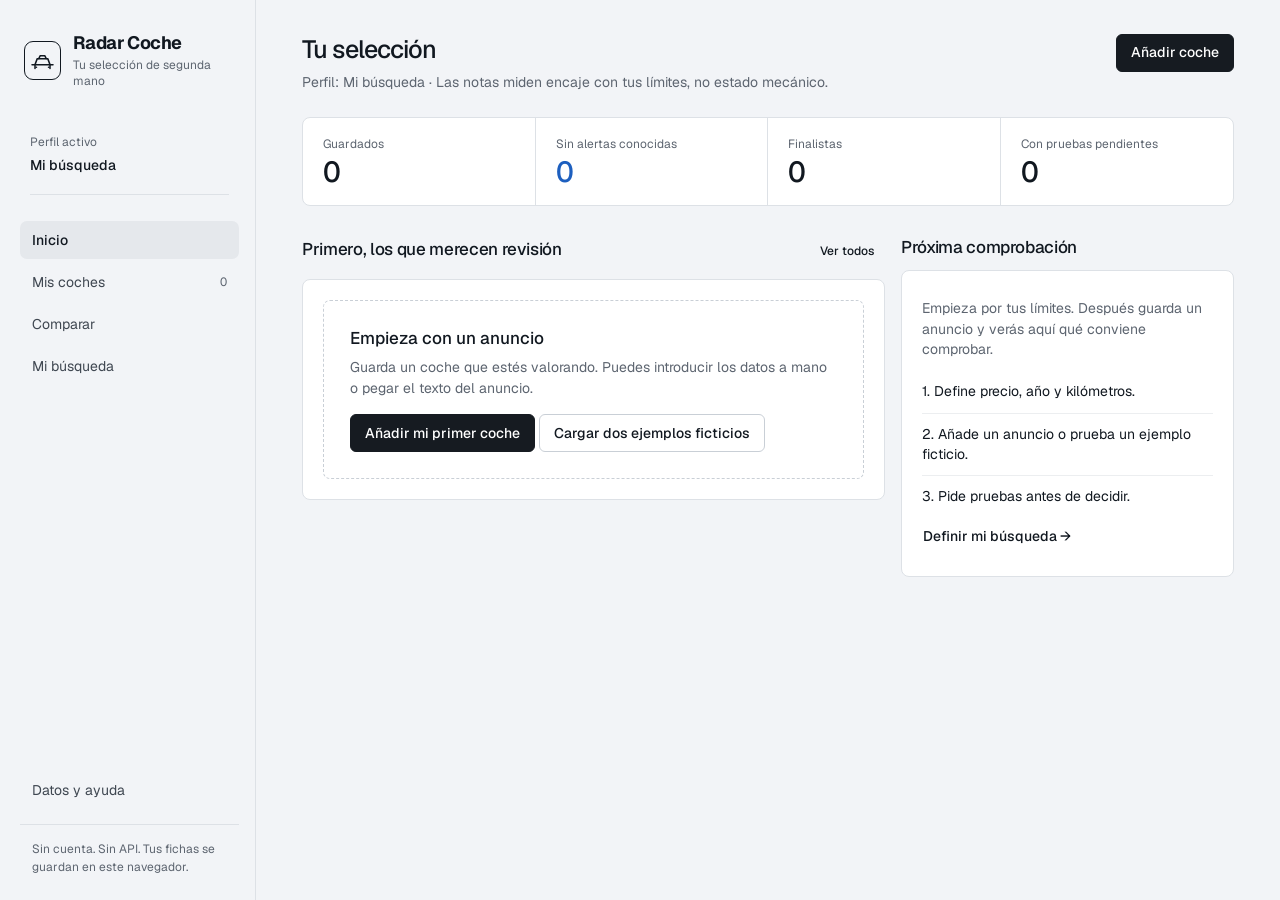
==== index.html @ d8500d80 "Build Radar Coche web app and Chrome extension download" ====
<!doctype html>
<html lang="es">
<head>
  <meta charset="utf-8">
  <meta name="viewport" content="width=device-width, initial-scale=1">
  <meta name="theme-color" content="#f2f4f7">
  <meta name="description" content="Guarda y compara coches de segunda mano con tus propios límites y preguntas pendientes. Datos en tu navegador.">
  <title>Radar Coche · Tu selección</title>
  <link rel="icon" href="./favicon.svg" type="image/svg+xml">
  <link rel="stylesheet" href="./styles.css">
  <script type="module" src="./app.mjs"></script>
</head>
<body>
  <a class="skip" href="#view">Saltar al contenido</a>
  <div class="app-shell">
    <aside class="sidebar" id="sidebar" aria-label="Navegación principal">
      <a class="brand" href="#inicio" aria-label="Radar Coche, inicio">
        <span class="brand-mark" aria-hidden="true"><svg viewBox="0 0 36 36"><path d="M4 23.5h28M8 23.5l3-8h14l3 8M10 27h.01M26 27h.01M8 23.5v5M28 23.5v5"/><path d="M13 15.5l2-4h6l2 4"/></svg></span>
        <span><strong>Radar Coche</strong><small>Tu selección de segunda mano</small></span>
      </a>
      <div class="sidebar-scope">
        <span>Perfil activo</span>
        <strong id="profile-name">Mi búsqueda</strong>
      </div>
      <nav class="nav" aria-label="Secciones">
        <a href="#inicio" data-route="inicio">Inicio</a>
        <a href="#coches" data-route="coches">Mis coches <span id="nav-count" class="nav-count">0</span></a>
        <a href="#comparar" data-route="comparar">Comparar</a>
        <a href="#perfil" data-route="perfil">Mi búsqueda</a>
      </nav>
      <div class="sidebar-bottom">
        <nav class="nav" aria-label="Ayuda y datos"><a href="#datos" data-route="datos">Datos y ayuda</a></nav>
        <p>Sin cuenta. Sin API. Tus fichas se guardan en este navegador.</p>
      </div>
    </aside>
    <div class="mobile-bar">
      <a class="mobile-brand" href="#inicio">Radar Coche</a>
      <button id="menu-toggle" class="menu-button" type="button" aria-label="Abrir menú" aria-expanded="false">Menú</button>
    </div>
    <main id="view" class="canvas" tabindex="-1"></main>
  </div>
  <div id="toast" class="toast" role="status" aria-live="polite"></div>
</body>
</html>
---- styles.css ----
@font-face{font-family:Geist;src:url("./fonts/Geist-400.ttf") format("truetype");font-weight:400;font-display:swap}
@font-face{font-family:Geist;src:url("./fonts/Geist-500.ttf") format("truetype");font-weight:500;font-display:swap}
@font-face{font-family:Geist;src:url("./fonts/Geist-700.ttf") format("truetype");font-weight:700;font-display:swap}
:root{--ground:#f2f4f7;--surface:#fff;--raised:#eef0f2;--border:#dde1e6;--rule:#eceef0;--control:#c9cfd6;--text:#111820;--muted:#5d6570;--faint:#707883;--accent:#1d5fbf;--warning:#8c5b14;--negative:#a63030;--positive:#276346;--radius:8px;--gap:16px;--sidebar:256px;font-family:Geist,"Segoe UI",sans-serif;color:var(--text);font-size:14px}
*{box-sizing:border-box}
html{scroll-behavior:smooth}
body{margin:0;background:var(--ground);min-width:320px}
button,input,select,textarea{font:inherit}
button{cursor:pointer}
button:disabled{cursor:not-allowed;opacity:.5}
a{color:inherit}
:focus-visible{outline:3px solid #2d6ccc;outline-offset:2px}
.skip{position:absolute;left:-9999px;top:8px;z-index:100;background:#fff;padding:8px}
.skip:focus{left:8px}
.app-shell{display:grid;grid-template-columns:var(--sidebar) minmax(0,1fr);min-height:100vh}
.sidebar{position:sticky;top:0;height:100vh;display:flex;flex-direction:column;padding:31px 16px 23px 20px;border-right:1px solid var(--border);background:var(--ground)}
.brand{display:flex;gap:12px;align-items:center;text-decoration:none;padding:2px 4px}
.brand strong{font-size:18px;line-height:1.1;font-weight:700;display:block;letter-spacing:-.03em}
.brand small{font-size:12px;color:var(--muted);display:block;margin-top:4px}
.brand-mark{width:39px;height:39px;display:grid;place-items:center;border:1.5px solid var(--text);border-radius:9px}
.brand-mark svg{width:27px;height:27px;fill:none;stroke:currentColor;stroke-width:2;stroke-linecap:round;stroke-linejoin:round}
.sidebar-scope{margin:43px 10px 26px;padding-bottom:20px;border-bottom:1px solid var(--border)}
.sidebar-scope span,.sidebar-scope strong{display:block}
.sidebar-scope span{font-size:12px;color:var(--muted);margin-bottom:6px}
.sidebar-scope strong{font-size:14px;font-weight:500;white-space:nowrap;overflow:hidden;text-overflow:ellipsis}
.nav{display:grid;gap:4px}
.nav a{height:38px;display:flex;align-items:center;justify-content:space-between;text-decoration:none;color:#3f4751;padding:0 12px;border-radius:7px}
.nav a:hover{background:#e7eaee;color:var(--text)}
.nav a[aria-current="page"]{background:#e5e8ec;color:var(--text);font-weight:500}
.nav-count{font-size:12px;color:var(--muted);font-variant-numeric:tabular-nums}
.sidebar-bottom{margin-top:auto}
.sidebar-bottom p{font-size:12px;line-height:1.55;color:var(--muted);padding:15px 12px 0;margin:15px 0 0;border-top:1px solid var(--border)}
.mobile-bar{display:none}
.canvas{width:min(100%,1450px);padding:34px 46px 80px;margin:0 auto}
.page-head{display:flex;align-items:start;justify-content:space-between;gap:20px;margin:0 0 24px}
.page-head h1{font-size:25px;line-height:1.2;letter-spacing:-.035em;margin:0 0 8px;font-weight:500}
.page-head p{margin:0;color:var(--muted);line-height:1.5;max-width:720px}
.head-actions{display:flex;gap:8px;flex-wrap:wrap;justify-content:flex-end}
.btn{border:1px solid var(--control);border-radius:6px;background:var(--surface);color:var(--text);min-height:38px;padding:8px 14px;font-weight:500;display:inline-flex;gap:8px;align-items:center;justify-content:center;text-decoration:none;line-height:1.25}
.btn:hover{background:#f3f5f7}
.btn-primary{background:#161b21;color:white;border-color:#161b21}
.btn-primary:hover{background:#343c45}
.btn-link{border-color:transparent;background:none;padding-left:0;padding-right:0}
.btn-link:hover{background:none;text-decoration:underline}
.btn-danger{color:var(--negative);border-color:#e4c9c9}
.btn-small{min-height:31px;padding:5px 10px;font-size:12px}
.panel{background:var(--surface);border:1px solid var(--border);border-radius:var(--radius);padding:20px}
.panel h2,.section-head h2{font-size:17px;font-weight:500;letter-spacing:-.02em;margin:0}
.panel-sub{color:var(--muted);margin:7px 0 0;line-height:1.45}
.section-head{display:flex;align-items:baseline;justify-content:space-between;gap:12px;margin:30px 0 12px}
.section-head p{color:var(--muted);margin:0}
.stats{display:grid;grid-template-columns:repeat(4,minmax(0,1fr));background:var(--surface);border:1px solid var(--border);border-radius:var(--radius);overflow:hidden}
.stat{padding:18px 20px;border-right:1px solid var(--border)}
.stat:last-child{border-right:0}
.stat-label{font-size:12px;color:var(--muted);display:block;margin-bottom:5px}
.stat strong{font-size:29px;line-height:1.05;font-weight:500;font-variant-numeric:tabular-nums}
.stat strong.accent{color:var(--accent)}
.overview-grid{display:grid;grid-template-columns:minmax(0,1.75fr) minmax(290px,1fr);gap:var(--gap);align-items:start}
.decision-row{display:grid;grid-template-columns:1fr auto auto auto;gap:16px;align-items:center;padding:16px 0;border-top:1px solid var(--rule)}
.decision-row:first-of-type{border-top:0}
.decision-row .identity{min-width:0}
.decision-row h3{font-size:15px;line-height:1.25;margin:0 0 5px;font-weight:500;overflow-wrap:anywhere}
.subline{color:var(--muted);font-size:12px;line-height:1.5}
.decision-row .value{text-align:right;min-width:88px}
.value strong{display:block;font-weight:500;font-size:17px;white-space:nowrap;font-variant-numeric:tabular-nums}
.value small{display:block;color:var(--muted);font-size:11px;margin-top:3px}
.score-value{color:var(--accent)}
.empty{border:1px dashed var(--control);border-radius:7px;padding:26px;text-align:left}
.empty h2,.empty h3{margin:0 0 8px;font-size:17px;font-weight:500}
.empty p{color:var(--muted);line-height:1.5;margin:0 0 15px}
.empty.compact{padding:20px}
.muted{color:var(--muted)}
.fine{font-size:12px;color:var(--muted);line-height:1.45}
.notice{border:1px solid #e8d9b9;background:#fffaf0;border-radius:7px;padding:13px 15px;color:#77501b;line-height:1.45}
.notice.error{background:#fff5f5;border-color:#e5c7c7;color:#892f2f}
.next-list{list-style:none;padding:0;margin:12px 0 0}
.next-list li{border-top:1px solid var(--rule);padding:11px 0;line-height:1.4}
.next-list li:first-child{border-top:0}
.signal{display:flex;gap:10px;align-items:flex-start}
.signal b{width:6px;height:6px;flex:none;margin-top:6px;border-radius:50%;background:var(--accent)}
.signal span{flex:1}
.mini-label{font-size:12px;color:var(--muted)}
.filters{display:flex;gap:10px;align-items:end;flex-wrap:wrap;margin-bottom:15px}
.filters .field{min-width:180px;flex:1}
.filters .field.search{min-width:250px;flex:2}
.field{display:grid;gap:7px;min-width:0}
.field label,.field>span{font-size:13px;font-weight:500}
.field input,.field select,.field textarea{width:100%;border:1px solid var(--control);border-radius:6px;background:#fff;color:var(--text);padding:9px 11px;min-height:39px}
.field textarea{min-height:96px;resize:vertical;line-height:1.45}
.field input::placeholder,.field textarea::placeholder{color:#727b86}
.field small{font-size:11px;color:var(--muted)}
.form-grid{display:grid;grid-template-columns:repeat(2,minmax(0,1fr));gap:17px 18px}
.form-grid.three{grid-template-columns:repeat(3,minmax(0,1fr))}
.field.wide{grid-column:1/-1}
.form-actions{display:flex;gap:9px;justify-content:flex-end;flex-wrap:wrap;margin-top:22px}
.field-origin{font-size:11px;color:var(--accent);font-weight:400}
.checkbox-set{display:flex;gap:8px;flex-wrap:wrap}
.checkbox-set label{display:inline-flex;gap:6px;align-items:center;min-height:34px;padding:5px 9px;background:#fff;border:1px solid var(--border);border-radius:6px;font-size:12px;cursor:pointer}
.checkbox-set input{accent-color:var(--text)}
.table-wrap{overflow:auto;border:1px solid var(--border);border-radius:var(--radius);background:#fff}
.car-table,.compare-table{width:100%;border-collapse:collapse;min-width:720px}
th{text-align:left;color:var(--muted);font-weight:400;font-size:12px;padding:13px 15px;border-bottom:1px solid var(--border);white-space:nowrap}
td{padding:15px;border-bottom:1px solid var(--rule);vertical-align:middle}
tbody tr:last-child td{border-bottom:0}
tbody tr:hover{background:#fafbfc}
th.num,td.num{text-align:right;font-variant-numeric:tabular-nums}
td strong{font-weight:500}
td small{color:var(--muted);display:block;margin-top:4px}
.row-link{font-weight:500;text-decoration:none}
.row-link:hover{text-decoration:underline}
.status{font-size:12px;color:var(--muted)}
.status.negative{color:var(--negative)}
.status.positive{color:var(--positive)}
.car-list-mobile{display:none}
.car-mobile{padding:16px 0;border-top:1px solid var(--rule)}
.car-mobile:first-child{border:0}
.car-mobile-top{display:flex;justify-content:space-between;gap:12px}
.car-mobile a{font-weight:500;text-decoration:none}
.car-mobile-price{font-variant-numeric:tabular-nums;white-space:nowrap}
.car-mobile .subline{margin-top:5px}
.detail-layout{display:grid;grid-template-columns:minmax(0,1.5fr) minmax(300px,1fr);gap:var(--gap);align-items:start}
.detail-main,.detail-side{display:grid;gap:var(--gap)}
.detail-kpis{display:grid;grid-template-columns:repeat(3,1fr);border:1px solid var(--border);border-radius:var(--radius);background:#fff}
.detail-kpis>div{padding:19px;border-right:1px solid var(--border)}
.detail-kpis>div:last-child{border-right:0}
.detail-kpis span{font-size:12px;color:var(--muted);display:block}
.detail-kpis strong{font-size:25px;font-weight:500;font-variant-numeric:tabular-nums;display:block;margin-top:6px;white-space:nowrap}
.detail-kpis strong.score-value{font-size:30px}
.bar{height:6px;background:#e7ebef;border-radius:6px;overflow:hidden;margin:12px 0 7px}
.bar span{display:block;height:100%;background:var(--accent)}
.facts{display:grid;grid-template-columns:repeat(3,1fr);gap:0}
.fact{padding:13px 0;border-top:1px solid var(--rule)}
.fact span{display:block;color:var(--muted);font-size:12px;margin-bottom:4px}
.fact strong{font-weight:500;font-variant-numeric:tabular-nums}
.question{padding:14px 0;border-top:1px solid var(--rule)}
.question:first-child{border-top:0}
.question-head{display:flex;justify-content:space-between;gap:12px;align-items:start}
.question-head strong{font-weight:500;line-height:1.4}
.question p{font-size:12px;color:var(--muted);margin:6px 0 10px;line-height:1.45}
.question select{width:185px;max-width:100%;border:1px solid var(--control);border-radius:6px;padding:7px;background:#fff}
.question input{border:1px solid var(--control);border-radius:6px;width:100%;padding:8px 10px;margin-top:8px}
.breakdown{margin:12px 0 0}
.breakdown-row{display:grid;grid-template-columns:110px minmax(0,1fr) 35px;gap:9px;align-items:center;padding:8px 0}
.breakdown-row span{font-size:12px;color:var(--muted)}
.breakdown-row .bar{margin:0;height:5px}
.breakdown-row strong{font-weight:500;text-align:right;font-size:12px}
.risk-list{margin:10px 0 0;padding-left:19px;line-height:1.5}
.risk-list li{margin:7px 0}
.compare-choice{display:flex;gap:8px;flex-wrap:wrap;margin-bottom:16px}
.choice{display:inline-flex;gap:8px;align-items:center;border:1px solid var(--border);border-radius:6px;background:#fff;padding:8px 11px;cursor:pointer}
.choice input{accent-color:var(--text)}
.compare-table th:first-child,.compare-table td:first-child{position:sticky;left:0;background:#fff;min-width:165px}
.compare-table td:first-child{font-weight:500}
.compare-table td{text-align:right;min-width:145px}
.compare-table th:not(:first-child){text-align:right}
.settings-row{display:grid;grid-template-columns:minmax(240px,.8fr) minmax(0,1.2fr);gap:30px;padding:30px 0;border-top:1px solid var(--border)}
.settings-row:first-of-type{border-top:0}
.settings-copy h2{font-size:17px;font-weight:500;margin:0 0 7px}
.settings-copy p{color:var(--muted);line-height:1.5;margin:0;max-width:360px}
.settings-panel{background:#fafbfc;border:1px solid var(--border);border-radius:var(--radius);padding:19px}
.settings-panel .form-grid{gap:15px}
.data-actions{display:flex;gap:9px;flex-wrap:wrap;margin-top:16px}
.toast{position:fixed;right:22px;bottom:22px;background:#17202a;color:#fff;border-radius:6px;padding:12px 16px;z-index:20;max-width:340px;opacity:0;transform:translateY(8px);transition:opacity .15s,transform .15s;pointer-events:none}
.toast.show{opacity:1;transform:translateY(0)}
.toast.error{background:#8c3030}
.helper-grid{display:grid;grid-template-columns:repeat(3,1fr);gap:var(--gap)}
.helper-grid .panel{line-height:1.5}
.helper-grid strong{display:block;font-size:15px;margin-bottom:5px;font-weight:500}
.helper-grid p{color:var(--muted);margin:0}
@media(max-width:1120px){
  .canvas{padding:30px 28px 70px}
  .overview-grid,.detail-layout{grid-template-columns:1fr}
  .form-grid.three{grid-template-columns:repeat(2,1fr)}
}
@media(max-width:760px){
  .app-shell{display:block;padding-top:48px}
  .mobile-bar{display:flex;position:fixed;top:0;left:0;right:0;height:48px;z-index:12;background:var(--ground);border-bottom:1px solid var(--border);align-items:center;justify-content:space-between;padding:0 16px}
  .mobile-brand{text-decoration:none;font-weight:700;font-size:16px}
  .menu-button{border:0;background:none;color:var(--text);font-weight:500;min-height:44px;min-width:44px}
  .sidebar{display:none;position:fixed;z-index:11;top:48px;left:0;right:0;bottom:0;height:auto;padding:24px 16px;background:var(--ground)}
  .sidebar.open{display:flex}
  .canvas{padding:24px 16px 70px}
  .page-head{align-items:start}
  .page-head h1{font-size:23px}
  .stats{grid-template-columns:repeat(2,minmax(0,1fr))}
  .stat:nth-child(2){border-right:0}
  .stat:nth-child(-n+2){border-bottom:1px solid var(--border)}
  .decision-row{grid-template-columns:minmax(0,1fr) auto auto;gap:10px}
  .decision-row .value:nth-of-type(2){display:none}
  .settings-row{grid-template-columns:1fr;gap:14px;padding:24px 0}
  .helper-grid{grid-template-columns:1fr}
}
@media(max-width:640px){
  .page-head{display:block}
  .head-actions{justify-content:flex-start;margin-top:15px}
  .form-grid,.form-grid.three{grid-template-columns:1fr}
  .filters .field,.filters .field.search{min-width:100%}
  .table-wrap.desktop-list{display:none}
  .car-list-mobile{display:block}
  .detail-kpis{grid-template-columns:1fr 1fr}
  .detail-kpis>div:nth-child(2){border-right:0}
  .detail-kpis>div:last-child{grid-column:1/-1;border-top:1px solid var(--border)}
  .facts{grid-template-columns:repeat(2,1fr)}
  .decision-row{grid-template-columns:minmax(0,1fr) auto}
  .decision-row .value:nth-of-type(3){display:none}
  .question-head{display:block}
  .question select{margin-top:10px;width:100%}
  .compare-table{min-width:570px}
  .form-actions{justify-content:stretch}
  .form-actions .btn{flex:1}
}
@media(prefers-reduced-motion:reduce){html{scroll-behavior:auto}.toast{transition:none}}
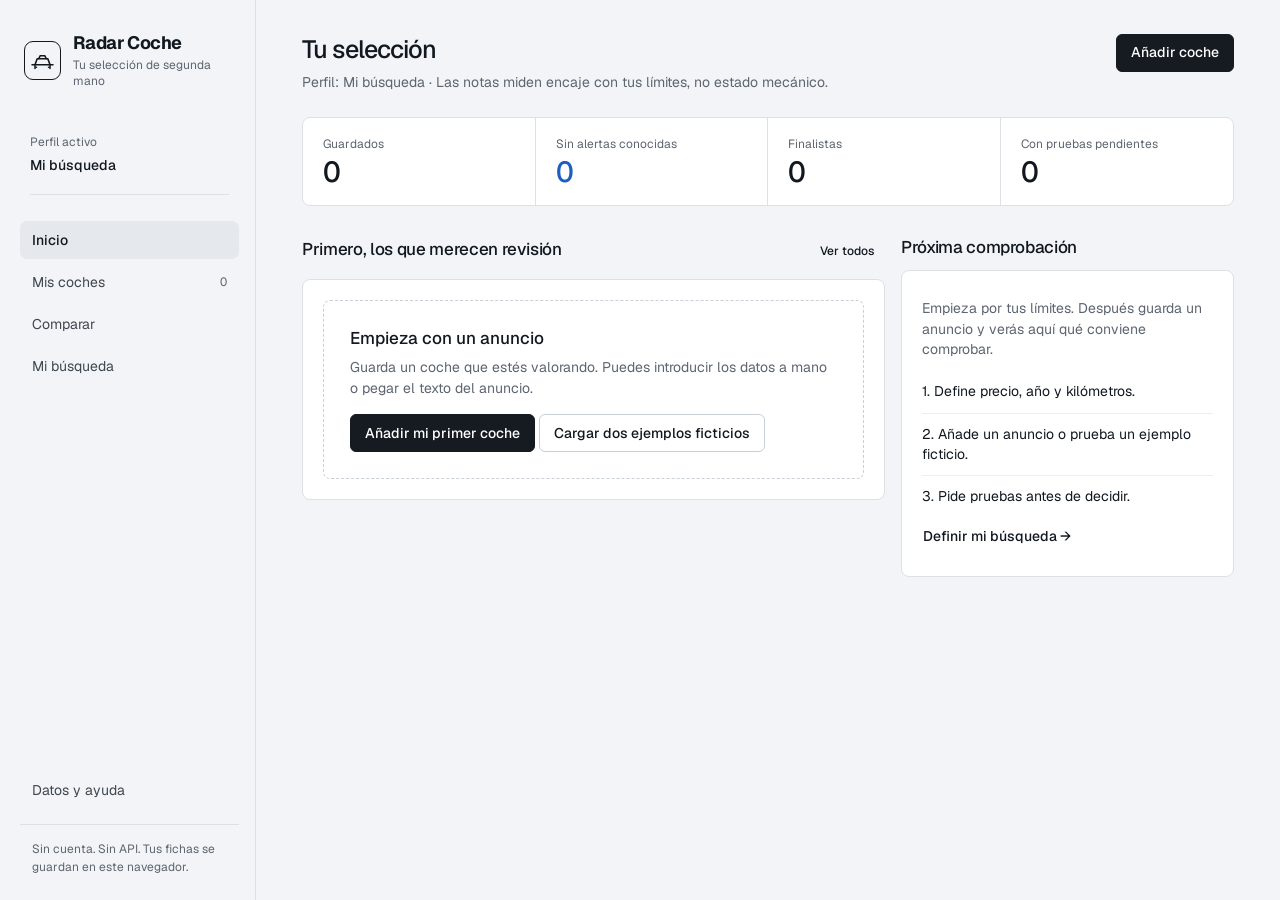
==== commit 9c05345b: "Version static assets to refresh public browsers" ====
--- a/index.html
+++ b/index.html
@@ -7,8 +7,8 @@
   <meta name="description" content="Guarda y compara coches de segunda mano con tus propios límites y preguntas pendientes. Datos en tu navegador.">
   <title>Radar Coche · Tu selección</title>
   <link rel="icon" href="./favicon.svg" type="image/svg+xml">
-  <link rel="stylesheet" href="./styles.css">
-  <script type="module" src="./app.mjs"></script>
+  <link rel="stylesheet" href="./styles.css?v=20261026-2">
+  <script type="module" src="./app.mjs?v=20261026-2"></script>
 </head>
 <body>
   <a class="skip" href="#view">Saltar al contenido</a>
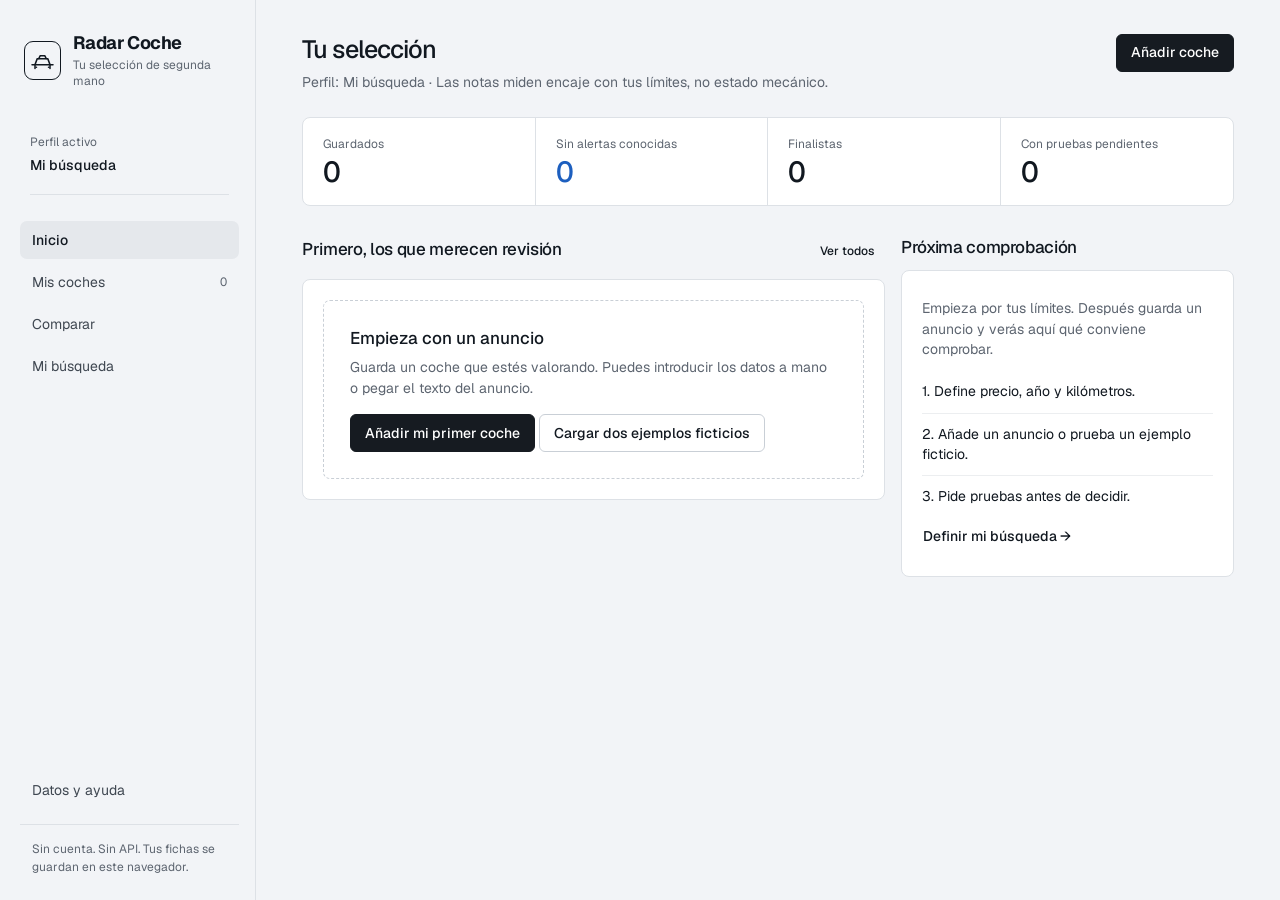
==== commit 6ab7cf9d: "Handle direct local file opens with public site fallback" ====
--- a/index.html
+++ b/index.html
@@ -8,6 +8,11 @@
   <title>Radar Coche · Tu selección</title>
   <link rel="icon" href="./favicon.svg" type="image/svg+xml">
   <link rel="stylesheet" href="./styles.css?v=20261026-2">
+  <script>
+    if (location.protocol === "file:") {
+      location.replace("https://casares-06.github.io/radar-coche/" + location.hash);
+    }
+  </script>
   <script type="module" src="./app.mjs?v=20261026-2"></script>
 </head>
 <body>
@@ -37,7 +42,14 @@
       <a class="mobile-brand" href="#inicio">Radar Coche</a>
       <button id="menu-toggle" class="menu-button" type="button" aria-label="Abrir menú" aria-expanded="false">Menú</button>
     </div>
-    <main id="view" class="canvas" tabindex="-1"></main>
+    <main id="view" class="canvas" tabindex="-1">
+      <section class="panel" style="max-width:680px">
+        <h1>Abre Radar Coche en la web</h1>
+        <p>Si esta pantalla no cambia, tu navegador no ha podido cargar la aplicación desde este archivo.</p>
+        <a class="btn btn-primary" href="https://casares-06.github.io/radar-coche/">Abrir Radar Coche</a>
+        <p class="fine">Para usar la copia local, abre <code>abrir_web.bat</code> desde la carpeta del proyecto.</p>
+      </section>
+    </main>
   </div>
   <div id="toast" class="toast" role="status" aria-live="polite"></div>
 </body>
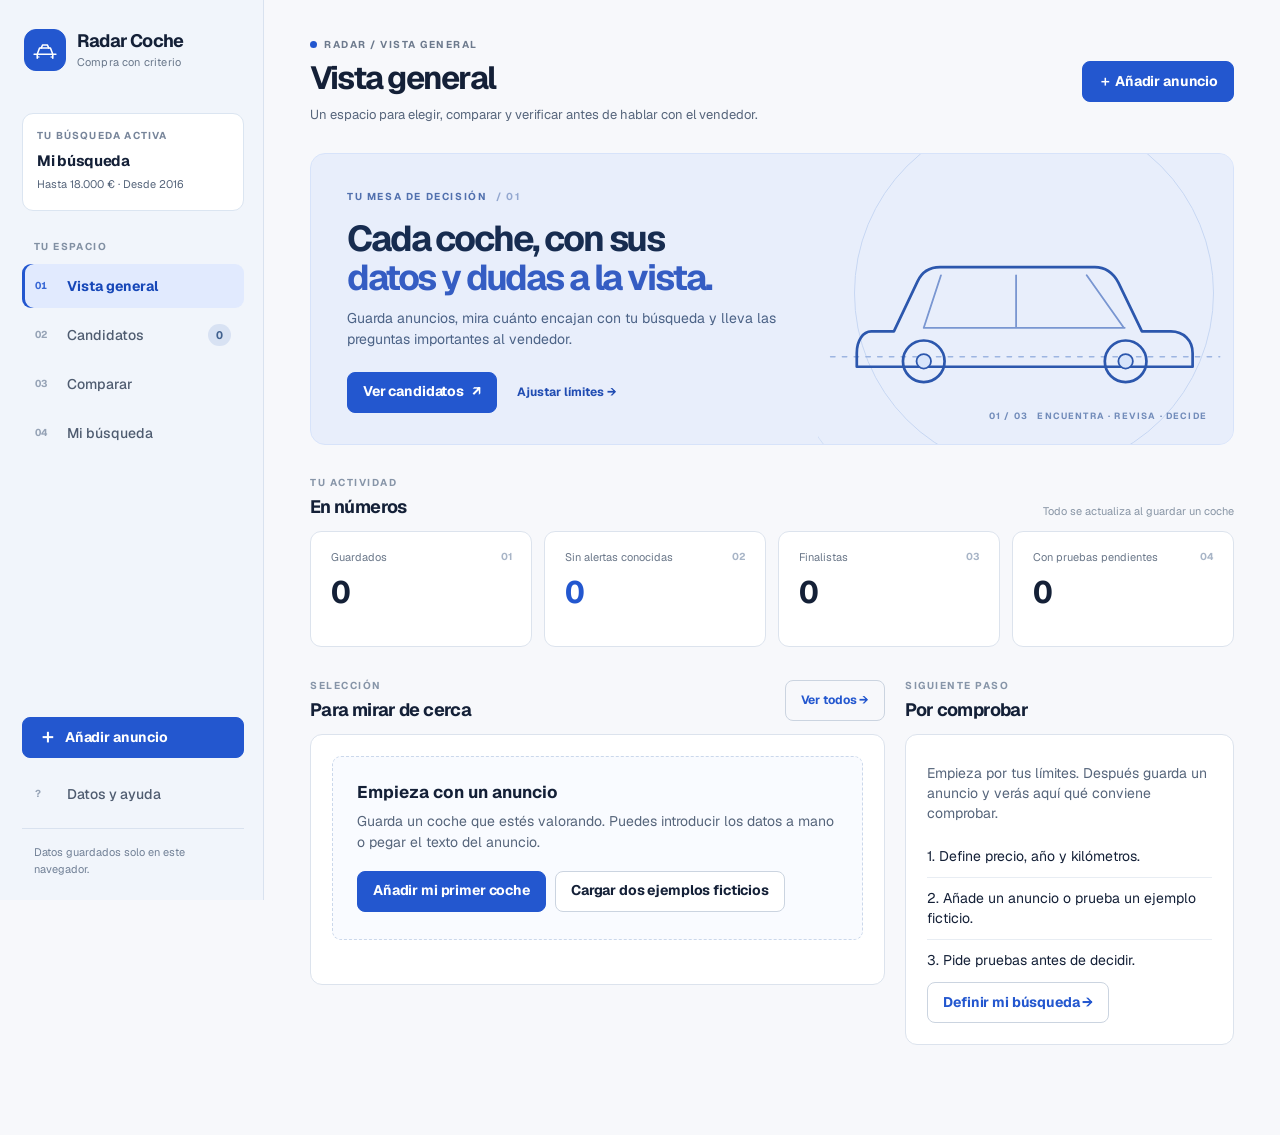
==== commit d90b82e4: "Redesign Radar Coche and add listing capture popup" ====
--- a/index.html
+++ b/index.html
@@ -3,17 +3,13 @@
 <head>
   <meta charset="utf-8">
   <meta name="viewport" content="width=device-width, initial-scale=1">
-  <meta name="theme-color" content="#f2f4f7">
+  <meta name="theme-color" content="#f7f8fb">
   <meta name="description" content="Guarda y compara coches de segunda mano con tus propios límites y preguntas pendientes. Datos en tu navegador.">
   <title>Radar Coche · Tu selección</title>
   <link rel="icon" href="./favicon.svg" type="image/svg+xml">
-  <link rel="stylesheet" href="./styles.css?v=20261026-2">
-  <script>
-    if (location.protocol === "file:") {
-      location.replace("https://casares-06.github.io/radar-coche/" + location.hash);
-    }
-  </script>
-  <script type="module" src="./app.mjs?v=20261026-2"></script>
+  <link rel="stylesheet" href="./styles.css?v=20261027-2">
+  <script src="./file-redirect.js?v=20261027-2"></script>
+  <script type="module" src="./app.mjs?v=20261027-2"></script>
 </head>
 <body>
   <a class="skip" href="#view">Saltar al contenido</a>
@@ -21,25 +17,28 @@
     <aside class="sidebar" id="sidebar" aria-label="Navegación principal">
       <a class="brand" href="#inicio" aria-label="Radar Coche, inicio">
         <span class="brand-mark" aria-hidden="true"><svg viewBox="0 0 36 36"><path d="M4 23.5h28M8 23.5l3-8h14l3 8M10 27h.01M26 27h.01M8 23.5v5M28 23.5v5"/><path d="M13 15.5l2-4h6l2 4"/></svg></span>
-        <span><strong>Radar Coche</strong><small>Tu selección de segunda mano</small></span>
+        <span><strong>Radar Coche</strong><small>Compra con criterio</small></span>
       </a>
       <div class="sidebar-scope">
-        <span>Perfil activo</span>
+        <span>Tu búsqueda activa</span>
         <strong id="profile-name">Mi búsqueda</strong>
+        <small id="profile-summary">Define tus límites</small>
       </div>
+      <div class="nav-heading">Tu espacio</div>
       <nav class="nav" aria-label="Secciones">
-        <a href="#inicio" data-route="inicio">Inicio</a>
-        <a href="#coches" data-route="coches">Mis coches <span id="nav-count" class="nav-count">0</span></a>
-        <a href="#comparar" data-route="comparar">Comparar</a>
-        <a href="#perfil" data-route="perfil">Mi búsqueda</a>
+        <a href="#inicio" data-route="inicio"><span class="nav-num">01</span><span>Vista general</span></a>
+        <a href="#coches" data-route="coches"><span class="nav-num">02</span><span>Candidatos</span><span id="nav-count" class="nav-count">0</span></a>
+        <a href="#comparar" data-route="comparar"><span class="nav-num">03</span><span>Comparar</span></a>
+        <a href="#perfil" data-route="perfil"><span class="nav-num">04</span><span>Mi búsqueda</span></a>
       </nav>
       <div class="sidebar-bottom">
-        <nav class="nav" aria-label="Ayuda y datos"><a href="#datos" data-route="datos">Datos y ayuda</a></nav>
-        <p>Sin cuenta. Sin API. Tus fichas se guardan en este navegador.</p>
+        <a class="btn btn-primary sidebar-add" href="#nuevo"><span aria-hidden="true">＋</span> Añadir anuncio</a>
+        <nav class="nav" aria-label="Ayuda y datos"><a href="#datos" data-route="datos"><span class="nav-num">?</span><span>Datos y ayuda</span></a></nav>
+        <p>Datos guardados solo en este navegador.</p>
       </div>
     </aside>
     <div class="mobile-bar">
-      <a class="mobile-brand" href="#inicio">Radar Coche</a>
+      <a class="mobile-brand" href="#inicio"><span aria-hidden="true">◉</span> Radar Coche</a>
       <button id="menu-toggle" class="menu-button" type="button" aria-label="Abrir menú" aria-expanded="false">Menú</button>
     </div>
     <main id="view" class="canvas" tabindex="-1">
--- a/styles.css
+++ b/styles.css
@@ -210,3 +210,113 @@
   .form-actions .btn{flex:1}
 }
 @media(prefers-reduced-motion:reduce){html{scroll-behavior:auto}.toast{transition:none}}
+
+/* Dirección visual: cuaderno de compra con acento azul y una sola superficie de trabajo. */
+:root{--ground:#f7f8fb;--surface:#fff;--raised:#edf2fb;--border:#dce3ed;--rule:#e8edf3;--control:#c7d0dd;--text:#142037;--muted:#56657b;--faint:#718096;--accent:#2357cf;--warning:#8c5b14;--negative:#a63030;--positive:#276346;--radius:12px;--gap:20px;--sidebar:264px}
+body{background:var(--ground)}
+.app-shell{grid-template-columns:var(--sidebar) minmax(0,1fr)}
+.sidebar{background:#f1f5fb;border-right:1px solid #d9e2ef;padding:29px 19px 22px 22px}
+.brand{gap:11px;padding:0 2px}
+.brand strong{font-size:18px;letter-spacing:-.045em}
+.brand small{font-size:11px;letter-spacing:.015em;color:#69778a}
+.brand-mark{width:42px;height:42px;border-color:var(--accent);border-radius:12px;background:var(--accent);color:#fff}
+.brand-mark svg{width:28px;height:28px}
+.sidebar-scope{margin:42px 0 29px;padding:15px 14px 17px;border:1px solid #dbe5f1;border-radius:11px;background:#fff}
+.sidebar-scope span{font-size:10px;font-weight:700;letter-spacing:.12em;text-transform:uppercase;color:#77859a;margin-bottom:9px}
+.sidebar-scope strong{font-size:15px;font-weight:700;letter-spacing:-.02em}
+.sidebar-scope small{display:block;margin-top:7px;font-size:11px;color:var(--muted);line-height:1.45}
+.nav-heading{font-size:10px;color:#8190a3;letter-spacing:.14em;font-weight:700;text-transform:uppercase;padding:0 12px;margin-bottom:11px}
+.nav{gap:5px}
+.nav a{height:44px;justify-content:flex-start;gap:12px;padding:0 13px;border-radius:9px;font-weight:500;color:#4f5c70}
+.nav a:hover{background:#e5edf9}
+.nav a[aria-current="page"]{background:#e1eafe;color:#1647b8;font-weight:700;box-shadow:inset 3px 0 0 var(--accent)}
+.nav-num{font-size:10px;font-weight:700;font-variant-numeric:tabular-nums;letter-spacing:.04em;color:#96a3b6;width:20px}
+.nav a[aria-current="page"] .nav-num{color:#3767d5}
+.nav-count{margin-left:auto;min-width:23px;height:22px;display:grid;place-items:center;border-radius:12px;background:#d8e2f3;color:#41618f;font-size:11px;font-weight:700}
+.sidebar-bottom .nav{margin-top:14px}
+.sidebar-bottom p{margin:12px 0 0;padding:15px 12px 0;border-color:#d9e2ef;color:#718096;font-size:11px}
+.sidebar-add{display:flex;width:100%;min-height:45px;border-radius:9px;justify-content:flex-start;padding-left:15px}
+.sidebar-add span{font-size:19px;line-height:0}
+.canvas{width:min(100%,1480px);padding:38px 46px 90px}
+.page-head{margin-bottom:28px;align-items:center}
+.page-head h1{font-size:32px;font-weight:700;letter-spacing:-.055em;margin:8px 0 8px}
+.page-head p{font-size:13px;max-width:750px}
+.eyebrow{display:flex;align-items:center;gap:7px;font-size:10px;font-weight:700;letter-spacing:.15em;text-transform:uppercase;color:#6d7a8d}
+.eyebrow-dot{width:7px;height:7px;border-radius:50%;background:var(--accent)}
+.btn{min-height:41px;padding:9px 15px;border-radius:8px;border-color:#cbd4e0;font-weight:600;letter-spacing:-.01em}
+.btn:hover{background:#f0f4fa;border-color:#b5c2d5}
+.btn-primary{background:var(--accent);border-color:var(--accent);color:#fff}
+.btn-primary:hover{background:#1749b8;border-color:#1749b8;color:#fff}
+.btn-link{color:var(--accent);font-weight:700}
+.btn-link:hover{background:none;border-color:transparent}
+.panel{border-color:var(--border);border-radius:12px;padding:21px}
+.panel h2,.section-head h2{font-size:18px;font-weight:700;letter-spacing:-.035em}
+.section-head{margin:32px 0 13px;align-items:end}
+.section-kicker{display:block;color:#8795a8;font-size:10px;letter-spacing:.15em;font-weight:700;margin-bottom:6px}
+.section-aside{font-size:11px;color:#8895a5}
+.overview-lead{min-height:265px;display:grid;grid-template-columns:minmax(0,1.1fr) minmax(280px,.9fr);overflow:hidden;background:#e8eefb;border:1px solid #d7e3fa;border-radius:15px;position:relative}
+.lead-copy{position:relative;z-index:1;padding:32px 36px 31px}
+.lead-kicker{font-size:10px;font-weight:700;letter-spacing:.16em;color:#5170ae}
+.lead-index{opacity:.55;margin-left:5px}
+.lead-copy h2{font-size:clamp(27px,2.8vw,39px);line-height:1.1;letter-spacing:-.06em;margin:15px 0 10px;max-width:640px;font-weight:700;color:#172c50}
+.lead-copy h2 em{font-style:normal;color:#355dc3}
+.lead-copy p{line-height:1.5;color:#4b6286;margin:0;max-width:510px}
+.lead-actions{display:flex;align-items:center;gap:20px;flex-wrap:wrap;margin-top:22px}
+.lead-link{color:#204cb2;text-decoration:none;font-size:12px;font-weight:700}
+.lead-link:hover{text-decoration:underline}
+.lead-visual{position:relative;min-height:260px;overflow:hidden;display:flex;align-items:center;justify-content:center}
+.lead-visual:before{content:"";position:absolute;inset:0;background:#e8eefb}
+.lead-visual svg{width:min(96%,430px);position:relative;z-index:2;fill:none;stroke:#2c57ad;stroke-width:3;stroke-linejoin:round;stroke-linecap:round;transform:translateY(-3px)}
+.lead-visual svg .road{stroke:#9db5e1;stroke-width:1.5;stroke-dasharray:5 8}
+.lead-visual svg .car-detail{stroke:#7996d1;stroke-width:2}
+.lead-visual svg .wheel-inner{fill:#d7e4fb;stroke-width:2}
+.orbit{position:absolute;border:1px solid #c7d7f3;border-radius:50%;width:360px;height:360px;left:52%;top:48%;transform:translate(-50%,-50%)}
+.orbit-two{width:520px;height:520px;opacity:.7}
+.visual-caption{position:absolute;right:26px;bottom:22px;font-size:9px;font-weight:700;letter-spacing:.13em;color:#728cba;z-index:3}
+.overview-section{margin-top:31px}
+.stats{gap:12px;background:transparent;border:0;border-radius:0;overflow:visible}
+.stat{position:relative;min-height:116px;background:#fff;border:1px solid var(--border)!important;border-radius:11px;padding:18px 20px}
+.stat-index{position:absolute;right:19px;top:18px;font-size:10px;font-weight:700;color:#a8b5c7}
+.stat-label{font-size:11px;color:#6a7789;margin-bottom:12px;padding-right:24px}
+.stat strong{font-size:31px;letter-spacing:-.06em;font-weight:700}
+.stat strong.accent{color:var(--accent)}
+.overview-grid{gap:20px}
+.overview-grid .panel{min-height:251px}
+.decision-row{grid-template-columns:1fr auto auto auto;gap:12px;padding:17px 0}
+.decision-row:first-of-type{padding-top:2px}
+.decision-row:last-of-type{padding-bottom:2px}
+.decision-row h3{font-size:14px;font-weight:700}
+.decision-row .value strong{font-size:15px;font-weight:700}
+.decision-row .value small{font-size:10px}
+.empty{border-color:#cbd8eb;background:#f9fbff;border-radius:9px;padding:24px}
+.empty h3{font-weight:700}
+.empty .btn{margin:3px 5px 3px 0}
+.notice{border-radius:9px}
+.filters{background:#fff;border:1px solid var(--border);border-radius:11px;padding:16px;margin-bottom:16px}
+.field{gap:8px}
+.field label,.field>span{font-size:12px;font-weight:700;color:#344258}
+.field input,.field select,.field textarea{border-radius:8px;min-height:42px;border-color:#c8d2df}
+.field input:focus,.field select:focus,.field textarea:focus{border-color:var(--accent)}
+.field input::placeholder,.field textarea::placeholder{color:#8590a0}
+.settings-panel{background:#fff;border-radius:11px;padding:21px}
+.settings-row{gap:42px;padding:28px 0}
+.settings-copy h2{font-weight:700}
+.checkbox-set label{background:#f9fbff;border-color:#dce4ee;border-radius:8px;min-height:38px}
+.checkbox-set input,.choice input{accent-color:var(--accent)}
+.table-wrap{border-radius:11px}
+th{background:#f7f9fc;font-size:11px;font-weight:700;color:#6b7a8f;letter-spacing:.025em}
+td{padding-top:17px;padding-bottom:17px}
+tbody tr:hover{background:#f5f8fe}
+.row-link{font-weight:700;color:#172b50}
+.status{font-weight:600}
+.detail-kpis{border-radius:11px}
+.detail-kpis strong{font-weight:700;letter-spacing:-.04em}
+.bar{background:#e2eaf7}
+.bar span{background:var(--accent)}
+.helper-grid .panel{background:#fff}
+.helper-grid strong{font-weight:700;color:#1a3263}
+.helper-grid .panel:before{content:"";display:block;width:22px;height:3px;background:var(--accent);border-radius:2px;margin-bottom:17px}
+.toast{border-radius:9px;background:#1b2c4c}
+@media(max-width:1120px){.canvas{padding:31px 27px 75px}.overview-lead{grid-template-columns:1.1fr .8fr}.lead-copy{padding:27px}.lead-copy h2{font-size:30px}}
+@media(max-width:760px){.app-shell{padding-top:54px}.mobile-bar{height:54px;background:#f1f5fb;border-color:#d9e2ef}.mobile-brand{font-size:17px;letter-spacing:-.04em}.mobile-brand span{color:var(--accent);font-size:20px}.sidebar{top:54px;padding:24px 17px}.canvas{padding:25px 17px 70px}.page-head h1{font-size:28px}.overview-lead{grid-template-columns:1fr}.lead-visual{min-height:165px}.lead-visual svg{max-width:320px}.lead-visual:before{background:none}.orbit{width:280px;height:280px}.orbit-two{width:390px;height:390px}.visual-caption{bottom:11px}.stats{grid-template-columns:repeat(2,minmax(0,1fr))}.stat{min-height:105px}.stat:nth-child(-n+2){border-bottom:1px solid var(--border)}.stat strong{font-size:28px}}
+@media(max-width:640px){.page-head{margin-bottom:20px}.head-actions{margin-top:16px}.lead-copy{padding:25px 22px 18px}.lead-copy h2{font-size:30px}.lead-actions{gap:15px}.lead-visual{min-height:145px}.lead-visual svg{max-width:290px}.visual-caption{font-size:8px;right:13px}.section-aside{display:none}.stat{padding:15px}.stat-label{font-size:10px}.stat strong{font-size:27px}.filters{padding:14px}.car-list-mobile{display:block}.detail-kpis>div{padding:15px}.panel{padding:17px}.decision-row{grid-template-columns:minmax(0,1fr) auto}.decision-row .value:nth-of-type(2),.decision-row .value:nth-of-type(3){display:none}}
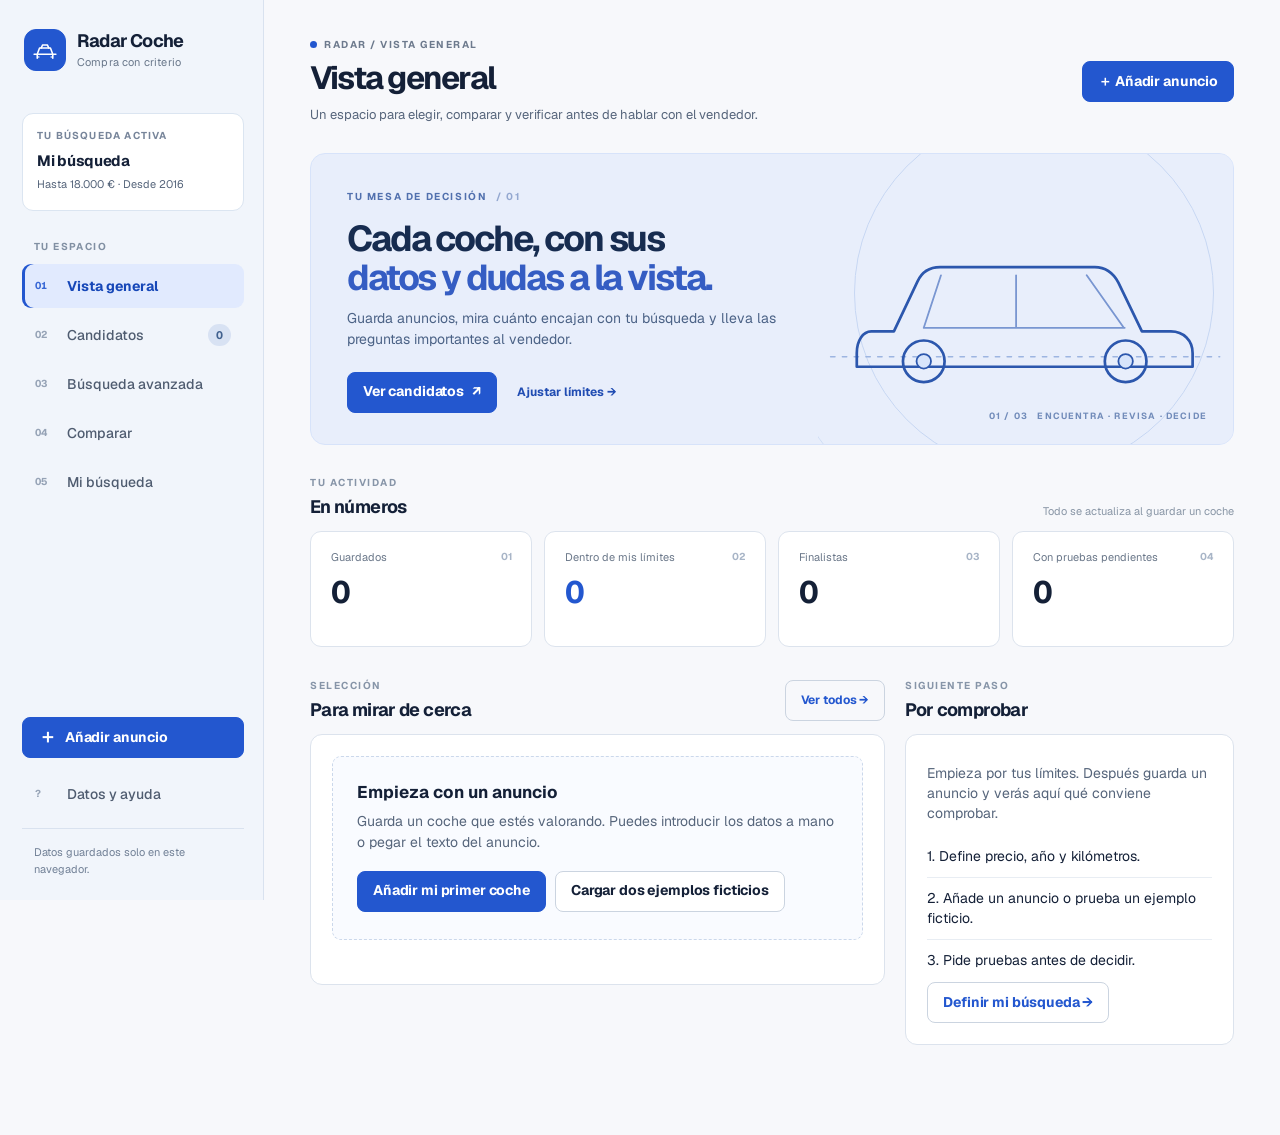
==== commit 14f46d79: "Add sourced model checks and advanced capture flow" ====
--- a/index.html
+++ b/index.html
@@ -7,9 +7,9 @@
   <meta name="description" content="Guarda y compara coches de segunda mano con tus propios límites y preguntas pendientes. Datos en tu navegador.">
   <title>Radar Coche · Tu selección</title>
   <link rel="icon" href="./favicon.svg" type="image/svg+xml">
-  <link rel="stylesheet" href="./styles.css?v=20261027-2">
+  <link rel="stylesheet" href="./styles.css?v=20261027-5">
   <script src="./file-redirect.js?v=20261027-2"></script>
-  <script type="module" src="./app.mjs?v=20261027-2"></script>
+  <script type="module" src="./app.mjs?v=20261027-5"></script>
 </head>
 <body>
   <a class="skip" href="#view">Saltar al contenido</a>
@@ -28,8 +28,9 @@
       <nav class="nav" aria-label="Secciones">
         <a href="#inicio" data-route="inicio"><span class="nav-num">01</span><span>Vista general</span></a>
         <a href="#coches" data-route="coches"><span class="nav-num">02</span><span>Candidatos</span><span id="nav-count" class="nav-count">0</span></a>
-        <a href="#comparar" data-route="comparar"><span class="nav-num">03</span><span>Comparar</span></a>
-        <a href="#perfil" data-route="perfil"><span class="nav-num">04</span><span>Mi búsqueda</span></a>
+        <a href="#avanzado" data-route="avanzado"><span class="nav-num">03</span><span>Búsqueda avanzada</span></a>
+        <a href="#comparar" data-route="comparar"><span class="nav-num">04</span><span>Comparar</span></a>
+        <a href="#perfil" data-route="perfil"><span class="nav-num">05</span><span>Mi búsqueda</span></a>
       </nav>
       <div class="sidebar-bottom">
         <a class="btn btn-primary sidebar-add" href="#nuevo"><span aria-hidden="true">＋</span> Añadir anuncio</a>
--- a/styles.css
+++ b/styles.css
@@ -317,6 +317,51 @@
 .helper-grid strong{font-weight:700;color:#1a3263}
 .helper-grid .panel:before{content:"";display:block;width:22px;height:3px;background:var(--accent);border-radius:2px;margin-bottom:17px}
 .toast{border-radius:9px;background:#1b2c4c}
+.advanced-hero{display:flex;align-items:center;justify-content:space-between;gap:30px;padding:29px 34px;background:#e8eefb;border:1px solid #d7e3fa;border-radius:15px;color:#172c50}
+.advanced-hero h2{font-size:clamp(25px,2.8vw,38px);line-height:1.08;letter-spacing:-.055em;margin:8px 0 12px}
+.advanced-hero h2 em{font-style:normal;color:var(--accent)}
+.advanced-hero p{max-width:610px;line-height:1.5;color:#4b6286;margin:0}
+.advanced-hero-number{font-size:70px;letter-spacing:-.09em;line-height:1;font-weight:700;color:#335bba;white-space:nowrap}
+.advanced-hero-number span{display:block;font-size:11px;letter-spacing:0;color:#657da9;text-align:right}
+.advanced-search{max-width:420px;margin:24px 0 7px}
+.advanced-car-grid,.catalog-grid{display:grid;grid-template-columns:repeat(3,minmax(0,1fr));gap:13px}
+.advanced-car{position:relative;display:flex;flex-direction:column;min-height:130px;padding:18px 20px;text-decoration:none;background:#fff;border:1px solid var(--border);border-radius:11px;color:#1c3157}
+.advanced-car:hover,.catalog-card:hover{border-color:#9fb6e4;box-shadow:0 8px 25px #2746810c}
+.advanced-car span,.catalog-index{font-size:10px;font-weight:700;letter-spacing:.13em;color:#7185a4;text-transform:uppercase}
+.advanced-car strong{font-size:17px;letter-spacing:-.04em;margin:12px 25px 8px 0}
+.advanced-car small{font-size:11px;color:#66788f}
+.advanced-car b{position:absolute;right:19px;top:19px;color:var(--accent)}
+.advanced-empty{grid-column:1/-1;border:1px dashed #becde2;background:#f7faff;padding:25px;border-radius:11px;color:#526785}
+.catalog-card{min-height:198px;background:#fff;border:1px solid var(--border);border-radius:11px;padding:20px;transition:border-color .2s,box-shadow .2s}
+.catalog-card h3{font-size:25px;letter-spacing:-.06em;margin:16px 0 1px;color:#193666}
+.catalog-generation{font-size:12px;color:#5f779f;margin:0 0 16px}
+.catalog-card>p:not(.catalog-generation){color:#53657d;font-size:12px;line-height:1.45;min-height:35px}
+.catalog-foot{border-top:1px solid #e5ebf3;margin-top:14px;padding-top:12px;display:flex;justify-content:space-between;font-size:11px;color:#6f7f95}
+.catalog-foot a,.advanced-no-match a,.advanced-check-top a{color:var(--accent);font-weight:700;text-decoration:none}
+.advanced-picker{background:#f2f6fd;border:1px solid #d4e0f2;border-radius:11px;padding:21px;margin-top:24px}
+.advanced-picker-intro h2{margin:0 0 8px;font-size:20px;letter-spacing:-.04em}
+.advanced-picker-intro p{font-size:12px;color:#526785;line-height:1.5;margin:0 0 17px;max-width:720px}
+.advanced-no-match{font-size:12px;color:#5f718a}
+.advanced-detail-intro{background:#f3f7ff;border-color:#cbdbf5}
+.advanced-detail-intro p{color:#526785;line-height:1.5}
+.advanced-detail-head{display:flex;justify-content:space-between;gap:15px;align-items:start}
+.advanced-detail-head h2{font-size:22px;margin:0 0 6px}
+.advanced-detail-head p{margin:0 0 18px;font-size:12px;color:#617591}
+.advanced-detail-mark{display:grid;place-items:center;background:#e8eefb;color:var(--accent);width:38px;height:38px;border-radius:9px;font-size:19px}
+.advanced-check{padding:18px 0;border-bottom:1px solid #e2e9f3}
+.advanced-check:last-of-type{border-bottom:0}
+.advanced-check-top{display:flex;align-items:baseline;justify-content:space-between;gap:12px;font-size:11px}
+.advanced-check-scope{font-weight:700;color:#627ca8}
+.advanced-check h3{font-size:16px;letter-spacing:-.025em;margin:9px 0 6px;color:#1a3159}
+.advanced-check p{margin:0 0 7px;line-height:1.5;color:#3d4e67}
+.advanced-check small{display:block;color:#6b7c92;line-height:1.4}
+.advanced-check-fields{display:grid;grid-template-columns:minmax(145px,190px) 1fr;gap:10px;margin-top:13px}
+.advanced-check-fields select,.advanced-check-fields input{min-height:41px;border:1px solid #c8d2df;border-radius:8px;padding:9px;font:inherit;min-width:0}
+.listing-notes{border-top:1px solid #e4ebf4;margin-top:16px;padding-top:15px}
+.listing-notes strong{font-size:12px;color:#344e78}
+.listing-notes p{white-space:pre-wrap;color:#52657e;line-height:1.55;font-size:12px;margin:8px 0 0}
+@media(max-width:920px){.advanced-car-grid,.catalog-grid{grid-template-columns:repeat(2,minmax(0,1fr))}}
+@media(max-width:640px){.advanced-hero{padding:24px;display:block}.advanced-hero-number{display:none}.advanced-car-grid,.catalog-grid{grid-template-columns:1fr}.advanced-check-fields{grid-template-columns:1fr}}
 @media(max-width:1120px){.canvas{padding:31px 27px 75px}.overview-lead{grid-template-columns:1.1fr .8fr}.lead-copy{padding:27px}.lead-copy h2{font-size:30px}}
 @media(max-width:760px){.app-shell{padding-top:54px}.mobile-bar{height:54px;background:#f1f5fb;border-color:#d9e2ef}.mobile-brand{font-size:17px;letter-spacing:-.04em}.mobile-brand span{color:var(--accent);font-size:20px}.sidebar{top:54px;padding:24px 17px}.canvas{padding:25px 17px 70px}.page-head h1{font-size:28px}.overview-lead{grid-template-columns:1fr}.lead-visual{min-height:165px}.lead-visual svg{max-width:320px}.lead-visual:before{background:none}.orbit{width:280px;height:280px}.orbit-two{width:390px;height:390px}.visual-caption{bottom:11px}.stats{grid-template-columns:repeat(2,minmax(0,1fr))}.stat{min-height:105px}.stat:nth-child(-n+2){border-bottom:1px solid var(--border)}.stat strong{font-size:28px}}
 @media(max-width:640px){.page-head{margin-bottom:20px}.head-actions{margin-top:16px}.lead-copy{padding:25px 22px 18px}.lead-copy h2{font-size:30px}.lead-actions{gap:15px}.lead-visual{min-height:145px}.lead-visual svg{max-width:290px}.visual-caption{font-size:8px;right:13px}.section-aside{display:none}.stat{padding:15px}.stat-label{font-size:10px}.stat strong{font-size:27px}.filters{padding:14px}.car-list-mobile{display:block}.detail-kpis>div{padding:15px}.panel{padding:17px}.decision-row{grid-template-columns:minmax(0,1fr) auto}.decision-row .value:nth-of-type(2),.decision-row .value:nth-of-type(3){display:none}}
